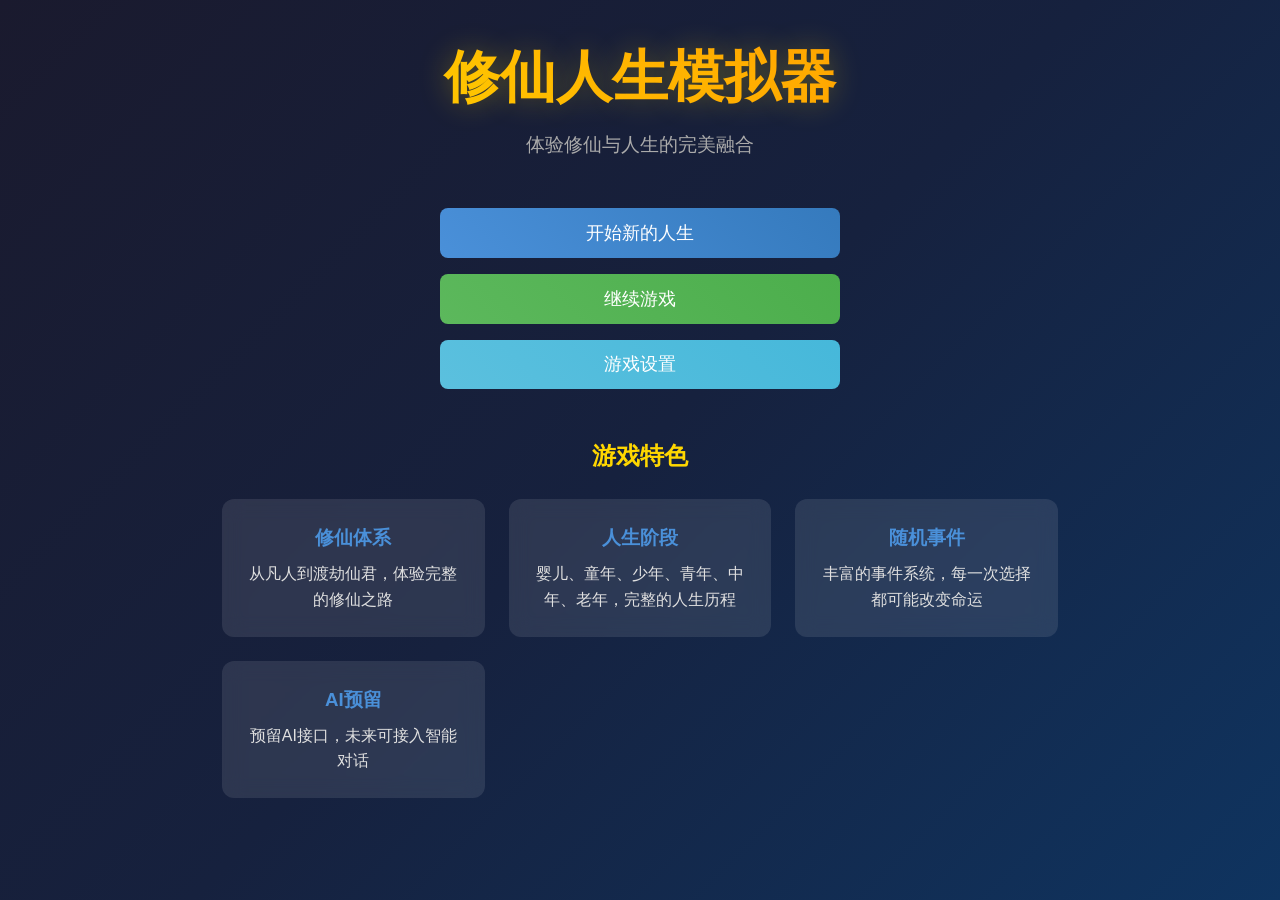
==== web_build/index.html @ 30802465 "优化迭代: 添加功法系统、战斗系统、成就系统" ====
<!DOCTYPE html>
<html lang="zh-CN">
<head>
    <meta charset="UTF-8">
    <meta name="viewport" content="width=device-width, initial-scale=1.0">
    <title>修仙人生模拟器</title>
    <link rel="stylesheet" href="assets/style.css">
</head>
<body>
    <div class="container">
        <div class="title-section">
            <h1>修仙人生模拟器</h1>
            <p class="subtitle">体验修仙与人生的完美融合</p>
        </div>
        
        <div class="menu-buttons">
            <button class="btn btn-primary" onclick="startNewGame()">开始新的人生</button>
            <button class="btn btn-secondary" onclick="loadGame()">继续游戏</button>
            <button class="btn btn-info" onclick="showSettings()">游戏设置</button>
        </div>
        
        <div class="game-intro">
            <h2>游戏特色</h2>
            <div class="features">
                <div class="feature-card">
                    <h3>修仙体系</h3>
                    <p>从凡人到渡劫仙君，体验完整的修仙之路</p>
                </div>
                <div class="feature-card">
                    <h3>人生阶段</h3>
                    <p>婴儿、童年、少年、青年、中年、老年，完整的人生历程</p>
                </div>
                <div class="feature-card">
                    <h3>随机事件</h3>
                    <p>丰富的事件系统，每一次选择都可能改变命运</p>
                </div>
                <div class="feature-card">
                    <h3>AI预留</h3>
                    <p>预留AI接口，未来可接入智能对话</p>
                </div>
            </div>
        </div>
    </div>
    
    <!-- 创建角色弹窗 -->
    <div id="character-create-modal" class="modal">
        <div class="modal-content">
            <span class="close" onclick="closeModal('character-create-modal')">&times;</span>
            <h2>创建你的角色</h2>
            <form id="character-form">
                <div class="form-group">
                    <label for="player-name">姓名</label>
                    <input type="text" id="player-name" required maxlength="20" placeholder="输入你的名字">
                </div>
                
                <div class="form-group">
                    <label>性别</label>
                    <div class="gender-select">
                        <label class="radio-label">
                            <input type="radio" name="gender" value="男" checked> 男
                        </label>
                        <label class="radio-label">
                            <input type="radio" name="gender" value="女"> 女
                        </label>
                    </div>
                </div>
                
                <div class="form-group">
                    <label>选择修炼路径</label>
                    <div class="path-select">
                        <label class="radio-label path-option">
                            <input type="radio" name="cultivation-path" value="正道" checked>
                            <span class="path-name">正道</span>
                            <span class="path-bonus">悟性+2, 心境+2</span>
                        </label>
                        <label class="radio-label path-option">
                            <input type="radio" name="cultivation-path" value="魔道">
                            <span class="path-name">魔道</span>
                            <span class="path-bonus">体质+2, 根骨+2</span>
                        </label>
                        <label class="radio-label path-option">
                            <input type="radio" name="cultivation-path" value="妖道">
                            <span class="path-name">妖道</span>
                            <span class="path-bonus">福缘+2, 魅力+2</span>
                        </label>
                        <label class="radio-label path-option">
                            <input type="radio" name="cultivation-path" value="鬼道">
                            <span class="path-name">鬼道</span>
                            <span class="path-bonus">心境+2, 声望+2</span>
                        </label>
                        <label class="radio-label path-option">
                            <input type="radio" name="cultivation-path" value="佛道">
                            <span class="path-name">佛道</span>
                            <span class="path-bonus">悟性+2, 福缘+2</span>
                        </label>
                        <label class="radio-label path-option">
                            <input type="radio" name="cultivation-path" value="儒道">
                            <span class="path-name">儒道</span>
                            <span class="path-bonus">魅力+2, 声望+2</span>
                        </label>
                    </div>
                </div>
                
                <div class="form-group">
                    <label>分配属性点 (共15点)</label>
                    <div class="stats-allocator">
                        <div class="stat-row">
                            <span class="stat-name">悟性</span>
                            <button type="button" class="stat-btn" onclick="adjustStat('悟性', -1)">-</button>
                            <span id="stat-悟性" class="stat-value">5</span>
                            <button type="button" class="stat-btn" onclick="adjustStat('悟性', 1)">+</button>
                        </div>
                        <div class="stat-row">
                            <span class="stat-name">体质</span>
                            <button type="button" class="stat-btn" onclick="adjustStat('体质', -1)">-</button>
                            <span id="stat-体质" class="stat-value">5</span>
                            <button type="button" class="stat-btn" onclick="adjustStat('体质', 1)">+</button>
                        </div>
                        <div class="stat-row">
                            <span class="stat-name">根骨</span>
                            <button type="button" class="stat-btn" onclick="adjustStat('根骨', -1)">-</button>
                            <span id="stat-根骨" class="stat-value">5</span>
                            <button type="button" class="stat-btn" onclick="adjustStat('根骨', 1)">+</button>
                        </div>
                        <div class="stat-row">
                            <span class="stat-name">福缘</span>
                            <button type="button" class="stat-btn" onclick="adjustStat('福缘', -1)">-</button>
                            <span id="stat-福缘" class="stat-value">5</span>
                            <button type="button" class="stat-btn" onclick="adjustStat('福缘', 1)">+</button>
                        </div>
                        <div class="stat-row">
                            <span class="stat-name">魅力</span>
                            <button type="button" class="stat-btn" onclick="adjustStat('魅力', -1)">-</button>
                            <span id="stat-魅力" class="stat-value">5</span>
                            <button type="button" class="stat-btn" onclick="adjustStat('魅力', 1)">+</button>
                        </div>
                        <div class="stat-row">
                            <span class="stat-name">心智</span>
                            <button type="button" class="stat-btn" onclick="adjustStat('心智', -1)">-</button>
                            <span id="stat-心智" class="stat-value">5</span>
                            <button type="button" class="stat-btn" onclick="adjustStat('心智', 1)">+</button>
                        </div>
                    </div>
                    <p class="points-left">剩余点数: <span id="points-remaining">0</span></p>
                </div>
                
                <button type="submit" class="btn btn-primary btn-large">开始人生</button>
            </form>
        </div>
    </div>
    
    <script src="assets/game-data.js"></script>
    <script src="assets/game.js"></script>
</body>
</html>
---- web_build/assets/style.css ----
* {
    margin: 0;
    padding: 0;
    box-sizing: border-box;
}

:root {
    --primary-color: #4a90d9;
    --secondary-color: #5cb85c;
    --warning-color: #f0ad4e;
    --danger-color: #d9534f;
    --info-color: #5bc0de;
    --dark-bg: #1a1a2e;
    --panel-bg: rgba(255, 255, 255, 0.1);
    --text-color: #e0e0e0;
    --gold: #ffd700;
    --purple: #9b59b6;
}

body {
    font-family: 'Microsoft YaHei', 'SimSun', sans-serif;
    background: linear-gradient(135deg, #1a1a2e 0%, #16213e 50%, #0f3460 100%);
    color: var(--text-color);
    min-height: 100vh;
    line-height: 1.6;
}

.container {
    max-width: 900px;
    margin: 0 auto;
    padding: 2rem;
}

.title-section {
    text-align: center;
    margin-bottom: 3rem;
}

.title-section h1 {
    font-size: 3.5rem;
    background: linear-gradient(45deg, var(--gold), #ff8c00);
    -webkit-background-clip: text;
    -webkit-text-fill-color: transparent;
    background-clip: text;
    text-shadow: 0 0 30px rgba(255, 215, 0, 0.3);
    margin-bottom: 0.5rem;
}

.subtitle {
    font-size: 1.2rem;
    color: #aaa;
}

.menu-buttons {
    display: flex;
    flex-direction: column;
    gap: 1rem;
    max-width: 400px;
    margin: 0 auto 3rem;
}

.btn {
    padding: 0.8rem 2rem;
    font-size: 1.1rem;
    border: none;
    border-radius: 8px;
    cursor: pointer;
    transition: all 0.3s ease;
    font-weight: 500;
}

.btn-primary {
    background: linear-gradient(45deg, var(--primary-color), #357abd);
    color: white;
}

.btn-secondary {
    background: linear-gradient(45deg, var(--secondary-color), #4cae4c);
    color: white;
}

.btn-info {
    background: linear-gradient(45deg, var(--info-color), #46b8da);
    color: white;
}

.btn:hover {
    transform: translateY(-3px);
    box-shadow: 0 5px 20px rgba(0, 0, 0, 0.3);
}

.btn-small {
    padding: 0.4rem 1rem;
    font-size: 0.9rem;
}

.btn-large {
    width: 100%;
    padding: 1rem;
    font-size: 1.2rem;
    margin-top: 1rem;
}

.btn-action {
    background: linear-gradient(45deg, var(--purple), #8e44ad);
    color: white;
    min-width: 120px;
}

.game-intro {
    text-align: center;
    margin-top: 3rem;
}

.game-intro h2 {
    margin-bottom: 1.5rem;
    color: var(--gold);
}

.features {
    display: grid;
    grid-template-columns: repeat(auto-fit, minmax(200px, 1fr));
    gap: 1.5rem;
}

.feature-card {
    background: var(--panel-bg);
    padding: 1.5rem;
    border-radius: 12px;
    backdrop-filter: blur(10px);
    transition: transform 0.3s ease;
}

.feature-card:hover {
    transform: translateY(-5px);
}

.feature-card h3 {
    color: var(--primary-color);
    margin-bottom: 0.5rem;
}

.modal {
    display: none;
    position: fixed;
    z-index: 1000;
    left: 0;
    top: 0;
    width: 100%;
    height: 100%;
    background-color: rgba(0, 0, 0, 0.7);
    backdrop-filter: blur(5px);
}

.modal-content {
    background: linear-gradient(135deg, #1e3c72 0%, #2a5298 100%);
    margin: 5% auto;
    padding: 2rem;
    border-radius: 15px;
    max-width: 500px;
    width: 90%;
    position: relative;
    animation: modalSlide 0.3s ease;
}

.modal-large {
    max-width: 700px;
}

@keyframes modalSlide {
    from { opacity: 0; transform: translateY(-50px); }
    to { opacity: 1; transform: translateY(0); }
}

.close {
    position: absolute;
    right: 20px;
    top: 15px;
    font-size: 28px;
    font-weight: bold;
    color: #aaa;
    cursor: pointer;
}

.close:hover { color: white; }

.form-group {
    margin-bottom: 1.5rem;
}

.form-group label {
    display: block;
    margin-bottom: 0.5rem;
    font-weight: 500;
}

.form-group input[type="text"] {
    width: 100%;
    padding: 0.8rem;
    border: 2px solid #4a5568;
    border-radius: 8px;
    background: rgba(255, 255, 255, 0.1);
    color: white;
    font-size: 1rem;
}

.form-group input[type="text"]:focus {
    outline: none;
    border-color: var(--primary-color);
}

.gender-select, .path-select {
    display: flex;
    gap: 1rem;
    flex-wrap: wrap;
}

.radio-label {
    display: flex;
    align-items: center;
    gap: 0.5rem;
    padding: 0.8rem 1.2rem;
    background: rgba(255, 255, 255, 0.1);
    border-radius: 8px;
    cursor: pointer;
    transition: all 0.3s ease;
}

.radio-label:hover {
    background: rgba(255, 255, 255, 0.2);
}

.radio-label input:checked + .path-name {
    color: var(--gold);
}

.path-option {
    flex-direction: column;
    text-align: center;
    min-width: 100px;
}

.path-name {
    font-weight: bold;
    font-size: 1.1rem;
}

.path-bonus {
    font-size: 0.8rem;
    color: #aaa;
}

.stats-allocator {
    background: rgba(0, 0, 0, 0.2);
    padding: 1rem;
    border-radius: 8px;
}

.stat-row {
    display: flex;
    align-items: center;
    justify-content: space-between;
    padding: 0.5rem 0;
}

.stat-name { width: 80px; }

.stat-btn {
    width: 30px;
    height: 30px;
    border: none;
    border-radius: 50%;
    background: var(--primary-color);
    color: white;
    cursor: pointer;
    font-size: 1.2rem;
    transition: all 0.2s ease;
}

.stat-btn:hover {
    transform: scale(1.1);
    background: #357abd;
}

.stat-value {
    width: 40px;
    text-align: center;
    font-weight: bold;
    font-size: 1.1rem;
}

.points-left {
    text-align: center;
    margin-top: 1rem;
    color: var(--warning-color);
    font-weight: bold;
}

.game-container {
    display: flex;
    flex-direction: column;
    height: 100vh;
    overflow: hidden;
}

.game-header {
    display: flex;
    justify-content: space-between;
    align-items: center;
    padding: 1rem 2rem;
    background: rgba(0, 0, 0, 0.3);
    border-bottom: 1px solid rgba(255, 255, 255, 0.1);
}

.player-info {
    display: flex;
    gap: 1rem;
    align-items: center;
}

.player-name {
    font-size: 1.3rem;
    font-weight: bold;
    color: var(--gold);
}

.player-realm {
    padding: 0.3rem 0.8rem;
    background: linear-gradient(45deg, var(--purple), #8e44ad);
    border-radius: 15px;
    font-size: 0.9rem;
}

.game-time {
    display: flex;
    gap: 1.5rem;
    font-size: 1rem;
}

.header-actions {
    display: flex;
    gap: 0.5rem;
}

.game-main {
    display: flex;
    flex: 1;
    overflow: hidden;
    gap: 1rem;
    padding: 1rem;
}

.left-panel, .right-panel {
    width: 250px;
    display: flex;
    flex-direction: column;
    gap: 1rem;
    overflow-y: auto;
}

.game-content {
    flex: 1;
    display: flex;
    flex-direction: column;
    gap: 1rem;
}

.panel {
    background: var(--panel-bg);
    border-radius: 12px;
    padding: 1rem;
    backdrop-filter: blur(10px);
}

.panel h3 {
    color: var(--gold);
    margin-bottom: 1rem;
    font-size: 1rem;
    border-bottom: 1px solid rgba(255, 255, 255, 0.1);
    padding-bottom: 0.5rem;
}

.stage-display { text-align: center; }

.stage-name {
    font-size: 1.2rem;
    font-weight: bold;
    color: var(--primary-color);
    display: block;
    margin-bottom: 0.5rem;
}

.stage-progress, .cultivation-progress {
    height: 8px;
    background: rgba(0, 0, 0, 0.3);
    border-radius: 4px;
    overflow: hidden;
    margin-bottom: 0.5rem;
}

.progress-bar {
    height: 100%;
    background: linear-gradient(90deg, var(--primary-color), var(--secondary-color));
    transition: width 0.5s ease;
}

.cultivation-bar {
    background: linear-gradient(90deg, var(--purple), #e74c3c);
}

.stage-hint, .cultivation-hint {
    font-size: 0.8rem;
    color: #aaa;
}

.cultivation-display { text-align: center; }

.realm-name {
    font-size: 1.1rem;
    font-weight: bold;
    color: var(--purple);
    display: block;
    margin-bottom: 0.5rem;
}

.stats-grid {
    display: grid;
    grid-template-columns: 1fr 1fr;
    gap: 0.5rem;
}

.stat-item {
    display: flex;
    justify-content: space-between;
    padding: 0.4rem;
    background: rgba(0, 0, 0, 0.2);
    border-radius: 5px;
    font-size: 0.9rem;
}

.stat-item .stat-label { color: #aaa; }
.stat-item .stat-val { font-weight: bold; color: var(--secondary-color); }

.status-message {
    background: rgba(0, 0, 0, 0.3);
    padding: 1rem;
    border-radius: 8px;
    text-align: center;
    font-size: 1.1rem;
    min-height: 50px;
    display: flex;
    align-items: center;
    justify-content: center;
}

.event-display {
    flex: 1;
    background: var(--panel-bg);
    border-radius: 12px;
    padding: 2rem;
    backdrop-filter: blur(10px);
    display: flex;
    flex-direction: column;
    overflow-y: auto;
}

.event-content h2 {
    color: var(--gold);
    margin-bottom: 1rem;
}

.event-content p {
    font-size: 1.1rem;
    line-height: 1.8;
    color: #ccc;
}

.event-options {
    margin-top: 1.5rem;
    display: flex;
    flex-direction: column;
    gap: 0.8rem;
}

.event-option {
    padding: 1rem;
    background: rgba(255, 255, 255, 0.1);
    border: 1px solid rgba(255, 255, 255, 0.2);
    border-radius: 8px;
    cursor: pointer;
    transition: all 0.3s ease;
    text-align: left;
}

.event-option:hover {
    background: rgba(255, 255, 255, 0.2);
    border-color: var(--primary-color);
    transform: translateX(10px);
}

.action-buttons {
    display: flex;
    gap: 1rem;
    justify-content: center;
    flex-wrap: wrap;
}

.resources-list {
    display: flex;
    flex-direction: column;
    gap: 0.5rem;
}

.resource-item {
    display: flex;
    justify-content: space-between;
    padding: 0.5rem;
    background: rgba(0, 0, 0, 0.2);
    border-radius: 5px;
}

.resource-name { color: #aaa; }
.resource-val { font-weight: bold; color: var(--warning-color); }

.inventory-list, .skills-list {
    display: flex;
    flex-direction: column;
    gap: 0.5rem;
    max-height: 150px;
    overflow-y: auto;
}

.empty-hint {
    color: #666;
    font-size: 0.9rem;
    text-align: center;
}

.item-tag {
    display: inline-block;
    padding: 0.3rem 0.6rem;
    background: rgba(255, 255, 255, 0.1);
    border-radius: 15px;
    font-size: 0.85rem;
}

.event-detail { text-align: center; }
.event-detail h2 { color: var(--gold); margin-bottom: 1rem; }
.event-detail p { font-size: 1.1rem; line-height: 1.8; margin-bottom: 1.5rem; }

.event-options-large {
    display: flex;
    flex-direction: column;
    gap: 1rem;
}

.explore-locations {
    display: grid;
    grid-template-columns: repeat(3, 1fr);
    gap: 1rem;
    margin-top: 1.5rem;
}

.btn-explore {
    padding: 1.5rem;
    font-size: 1.1rem;
    background: linear-gradient(45deg, #667eea, #764ba2);
}

.life-summary {
    text-align: center;
    padding: 1rem;
}

.summary-section {
    margin-bottom: 2rem;
    text-align: left;
}

.summary-section h3 {
    color: var(--gold);
    margin-bottom: 1rem;
    border-bottom: 1px solid rgba(255, 255, 255, 0.1);
    padding-bottom: 0.5rem;
}

.summary-item {
    display: flex;
    justify-content: space-between;
    padding: 0.5rem 0;
}

.panel-content {
    max-height: 400px;
    overflow-y: auto;
}

.realm-section {
    margin-bottom: 1.5rem;
}

.realm-section h4 {
    color: var(--purple);
    margin-bottom: 0.8rem;
    padding-bottom: 0.3rem;
    border-bottom: 1px solid rgba(255, 255, 255, 0.1);
}

.technique-item, .enemy-item, .achievement-item {
    display: flex;
    justify-content: space-between;
    align-items: center;
    padding: 0.8rem;
    background: rgba(0, 0, 0, 0.2);
    border-radius: 8px;
    margin-bottom: 0.5rem;
}

.technique-info, .enemy-info, .achievement-info {
    display: flex;
    flex-direction: column;
    gap: 0.3rem;
    flex: 1;
}

.technique-name, .enemy-name, .achievement-name {
    font-weight: bold;
    color: var(--gold);
}

.technique-desc, .achievement-desc {
    font-size: 0.85rem;
    color: #aaa;
}

.technique-effect {
    font-size: 0.8rem;
    color: var(--secondary-color);
}

.enemy-stats {
    font-size: 0.85rem;
    color: #aaa;
}

.enemy-reward {
    font-size: 0.8rem;
    color: var(--warning-color);
}

.btn-learned {
    color: var(--secondary-color);
    font-weight: bold;
}

.btn-locked {
    color: #666;
    font-size: 0.9rem;
}

.btn-battle {
    background: linear-gradient(45deg, var(--danger-color), #c9302c);
}

.achievement-item.unlocked {
    background: rgba(92, 184, 92, 0.2);
    border: 1px solid var(--secondary-color);
}

.achievement-item.can-unlock {
    background: rgba(240, 173, 78, 0.2);
    border: 1px solid var(--warning-color);
}

.achievement-item.locked {
    opacity: 0.6;
}

.achievement-status {
    font-weight: bold;
}

.learned-techniques {
    display: flex;
    flex-wrap: wrap;
    gap: 0.5rem;
    margin-bottom: 1rem;
}

@media (max-width: 768px) {
    .game-main { flex-direction: column; }
    .left-panel, .right-panel { width: 100%; flex-direction: row; flex-wrap: wrap; }
    .panel { flex: 1; min-width: 150px; }
    .action-buttons { flex-wrap: wrap; }
    .btn-action { min-width: 100px; }
}

::-webkit-scrollbar { width: 8px; }
::-webkit-scrollbar-track { background: rgba(0, 0, 0, 0.2); border-radius: 4px; }
::-webkit-scrollbar-thumb { background: rgba(255, 255, 255, 0.2); border-radius: 4px; }
::-webkit-scrollbar-thumb:hover { background: rgba(255, 255, 255, 0.3); }

@keyframes fadeIn { from { opacity: 0; } to { opacity: 1; } }
@keyframes slideIn { from { transform: translateY(20px); opacity: 0; } to { transform: translateY(0); opacity: 1; } }
.fade-in { animation: fadeIn 0.5s ease; }
.slide-in { animation: slideIn 0.5s ease; }
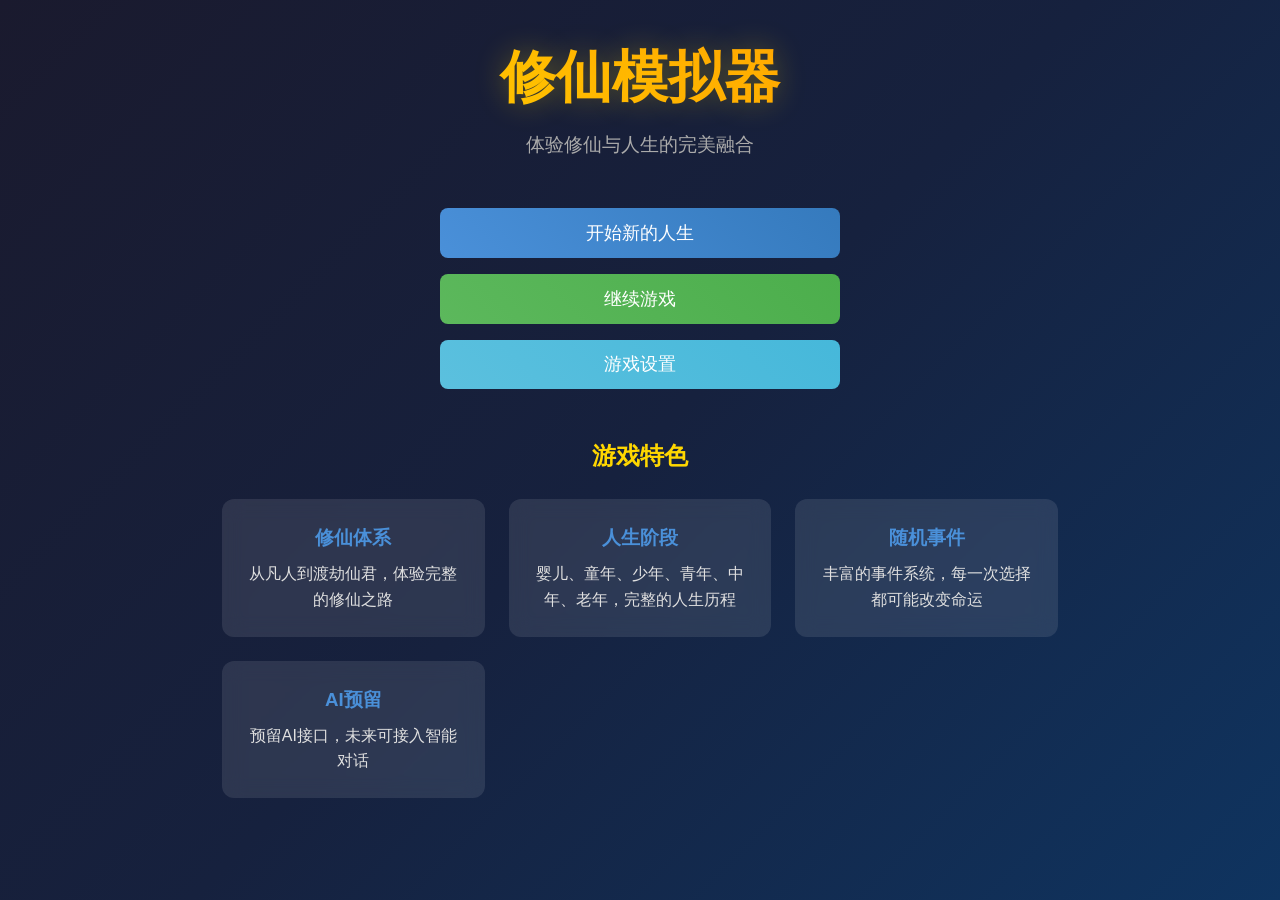
==== commit d5c85b75: "优化: 增强事件系统，增加游戏剧情和随机事件" ====
--- a/web_build/index.html
+++ b/web_build/index.html
@@ -3,13 +3,13 @@
 <head>
     <meta charset="UTF-8">
     <meta name="viewport" content="width=device-width, initial-scale=1.0">
-    <title>修仙人生模拟器</title>
+    <title>修仙模拟器</title>
     <link rel="stylesheet" href="assets/style.css">
 </head>
 <body>
     <div class="container">
         <div class="title-section">
-            <h1>修仙人生模拟器</h1>
+            <h1>修仙模拟器</h1>
             <p class="subtitle">体验修仙与人生的完美融合</p>
         </div>
         
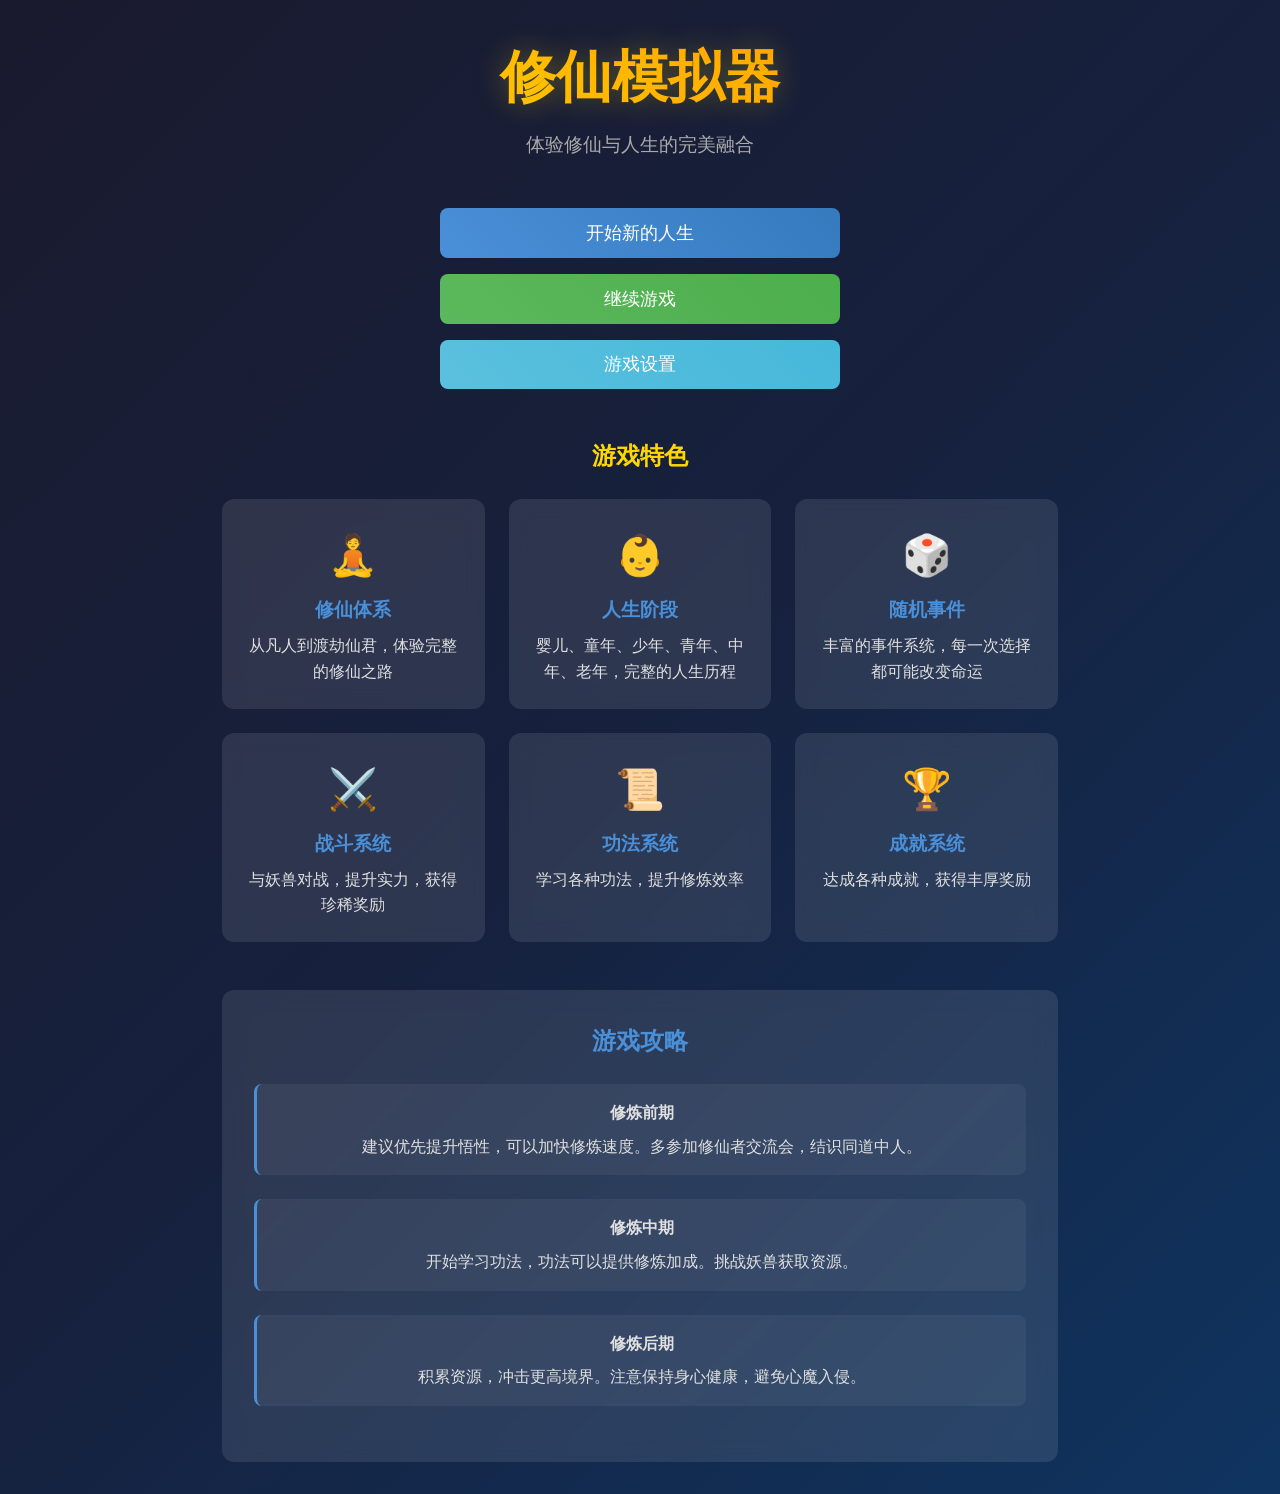
==== commit b3df204d: "优化: 完善代码质量、增强首页内容、优化响应式布局" ====
--- a/web_build/index.html
+++ b/web_build/index.html
@@ -23,20 +23,50 @@
             <h2>游戏特色</h2>
             <div class="features">
                 <div class="feature-card">
+                    <div class="feature-icon">🧘</div>
                     <h3>修仙体系</h3>
                     <p>从凡人到渡劫仙君，体验完整的修仙之路</p>
                 </div>
                 <div class="feature-card">
+                    <div class="feature-icon">👶</div>
                     <h3>人生阶段</h3>
                     <p>婴儿、童年、少年、青年、中年、老年，完整的人生历程</p>
                 </div>
                 <div class="feature-card">
+                    <div class="feature-icon">🎲</div>
                     <h3>随机事件</h3>
                     <p>丰富的事件系统，每一次选择都可能改变命运</p>
                 </div>
                 <div class="feature-card">
-                    <h3>AI预留</h3>
-                    <p>预留AI接口，未来可接入智能对话</p>
+                    <div class="feature-icon">⚔️</div>
+                    <h3>战斗系统</h3>
+                    <p>与妖兽对战，提升实力，获得珍稀奖励</p>
+                </div>
+                <div class="feature-card">
+                    <div class="feature-icon">📜</div>
+                    <h3>功法系统</h3>
+                    <p>学习各种功法，提升修炼效率</p>
+                </div>
+                <div class="feature-card">
+                    <div class="feature-icon">🏆</div>
+                    <h3>成就系统</h3>
+                    <p>达成各种成就，获得丰厚奖励</p>
+                </div>
+            </div>
+            
+            <div class="game-guide">
+                <h3>游戏攻略</h3>
+                <div class="guide-section">
+                    <h4>修炼前期</h4>
+                    <p>建议优先提升悟性，可以加快修炼速度。多参加修仙者交流会，结识同道中人。</p>
+                </div>
+                <div class="guide-section">
+                    <h4>修炼中期</h4>
+                    <p>开始学习功法，功法可以提供修炼加成。挑战妖兽获取资源。</p>
+                </div>
+                <div class="guide-section">
+                    <h4>修炼后期</h4>
+                    <p>积累资源，冲击更高境界。注意保持身心健康，避免心魔入侵。</p>
                 </div>
             </div>
         </div>
--- a/web_build/assets/style.css
+++ b/web_build/assets/style.css
@@ -128,16 +128,58 @@
     padding: 1.5rem;
     border-radius: 12px;
     backdrop-filter: blur(10px);
-    transition: transform 0.3s ease;
+    transition: transform 0.3s ease, box-shadow 0.3s ease;
+    text-align: center;
 }
 
 .feature-card:hover {
     transform: translateY(-5px);
+    box-shadow: 0 10px 30px rgba(0, 0, 0, 0.3);
 }
 
 .feature-card h3 {
     color: var(--primary-color);
     margin-bottom: 0.5rem;
+    margin-top: 0.5rem;
+}
+
+.feature-icon {
+    font-size: 2.5rem;
+    margin-bottom: 0.5rem;
+    display: block;
+}
+
+.game-guide {
+    margin-top: 3rem;
+    padding: 2rem;
+    background: var(--panel-bg);
+    border-radius: 12px;
+    backdrop-filter: blur(10px);
+}
+
+.game-guide h3 {
+    color: var(--primary-color);
+    text-align: center;
+    margin-bottom: 1.5rem;
+    font-size: 1.5rem;
+}
+
+.guide-section {
+    margin-bottom: 1.5rem;
+    padding: 1rem;
+    background: rgba(255, 255, 255, 0.05);
+    border-radius: 8px;
+    border-left: 3px solid var(--primary-color);
+}
+
+.guide-section h4 {
+    color: var(--accent-color);
+    margin-bottom: 0.5rem;
+}
+
+.guide-section p {
+    color: var(--text-color);
+    line-height: 1.6;
 }
 
 .modal {
@@ -693,6 +735,22 @@
     .panel { flex: 1; min-width: 150px; }
     .action-buttons { flex-wrap: wrap; }
     .btn-action { min-width: 100px; }
+    .container { padding: 1rem; }
+    .title-section h1 { font-size: 2rem; }
+    .features { grid-template-columns: 1fr; }
+    .menu-buttons { flex-direction: column; }
+    .btn { width: 100%; }
+}
+
+@media (max-width: 480px) {
+    .title-section h1 { font-size: 1.5rem; }
+    .subtitle { font-size: 0.9rem; }
+    .game-header { flex-direction: column; gap: 0.5rem; }
+    .player-stats { flex-wrap: wrap; justify-content: center; }
+    .action-buttons { flex-direction: column; }
+    .btn-action { width: 100%; }
+    .modal-content { padding: 1rem; margin: 0.5rem; }
+    .form-group { margin-bottom: 1rem; }
 }
 
 ::-webkit-scrollbar { width: 8px; }
